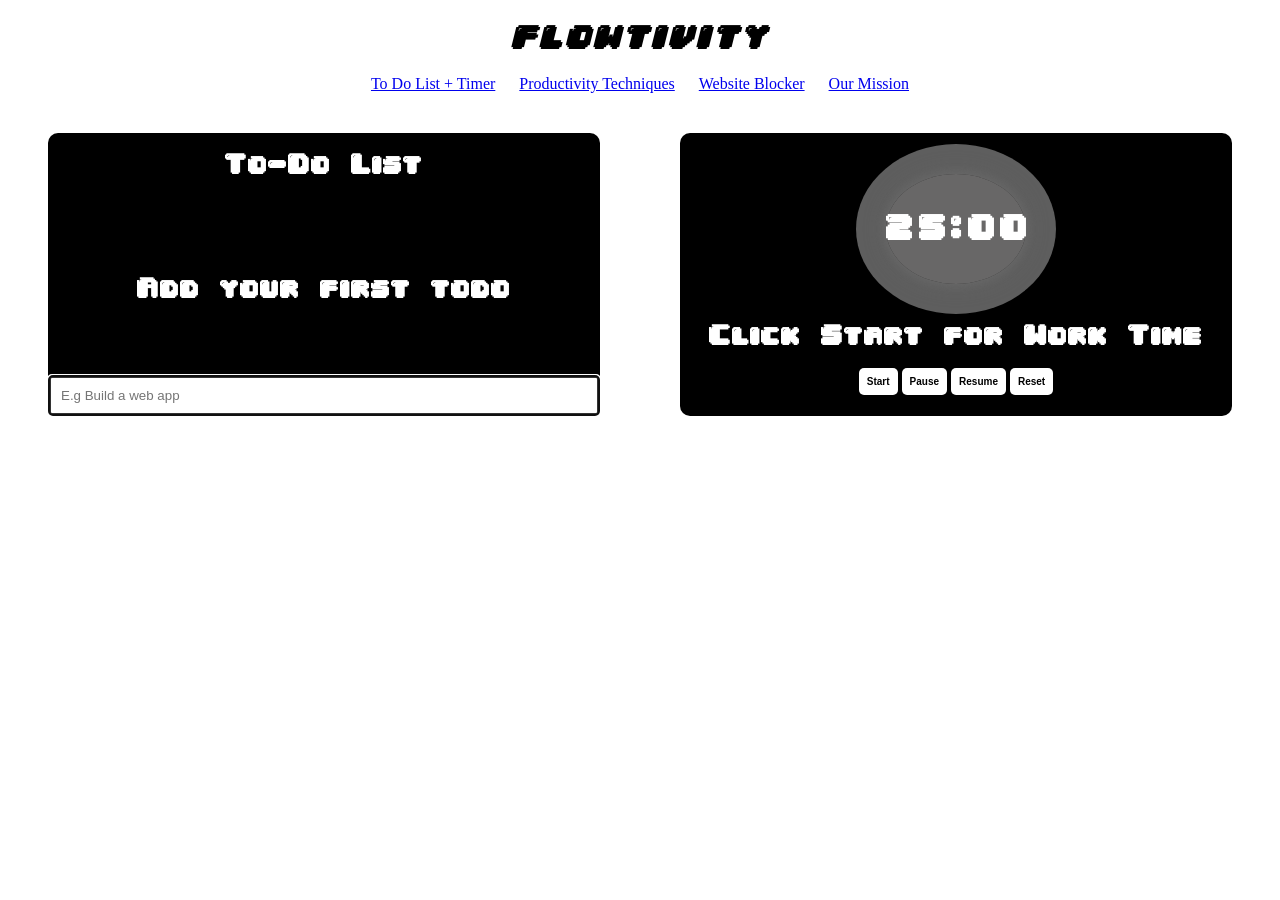
==== flowtivity-main/index.html @ 884cd25a "update timer" ====
<!DOCTYPE html>
<html lang="en">
<head>
    <link rel="stylesheet" href="style.css">
    <meta charset="UTF-8">
    <meta name="viewport" content="width=device-width, initial-scale=1.0">
    <title>flowtivity</title>
    
</head>
<body>
    <script src="fiddle.js"></script>
    <!--temporary title-->
    <h1 id="title"> flowtivity </h1>

    <!--navigation bar-->
    <nav >
        <ul class="nav">
            <li><a href="index.html">To Do List + Timer</a></li>
            <li><a href="techinques.asp">Productivity Techniques</a></li>
            <li><a href="blocker.asp">Website Blocker</a></li>
            <li><a href="mission.asp">Our Mission</a></li>
        </ul>
    </nav>
<div class="container">
  
    <div class="float-child-element " id="todo">
        <h2>To-Do List</h2>
        <ul class="todo-list js-todo-list"></ul>
        <!--empty state-->
        <div class="empty-state">
            <svg class="checklist-icon"><use href="#checklist-icon"></use></svg>
            <h2 class="empty-state__title">Add your first todo</h2>
            <p class="empty-state__description">What do you want to get done today?</p>
            <form class="js-form">

                <input autofocus type="text" aria-label="Enter a new todo item" placeholder="E.g Build a web app" class="js-todo-input" >
               
    
            </form>

        </div>
    </div>
    
      
    
    <div class=" float-child-element container1">
        <div class="timer">25:00</div>
            <h2 class="t1mertitle">Click Start for Work Time</h2>
            <div class="buttons">
            <button class="startBtn" style="--clr:#ffffff">Start</button> 
            <button class="pauseBtn" style="--clr:#ffffff">Pause</button>
            <button class="resumeBtn" style="--clr:#ffffff">Resume</button>
            <button class="resetBtn" style="--clr:#ffffff">Reset</button>
        </div>

        
    </div>
   
</div>
<svg>
    <defs>
      <symbol id="checklist-icon" viewBox="-52 0 512 512"><path d="m217.140625 47.226562c0 7.1875-5.832031 13.015626-13.019531 13.015626-7.191406 0-13.019532-5.828126-13.019532-13.015626 0-7.191406 5.828126-13.019531 13.019532-13.019531 7.1875 0 13.019531 5.828125 13.019531 13.019531zm0 0"/><path d="m140.917969 98.820312c4.144531 0 7.5-3.355468 7.5-7.5v-11.4375c0-4.140624-3.355469-7.5-7.5-7.5-4.140625 0-7.5 3.359376-7.5 7.5v11.4375c0 4.144532 3.359375 7.5 7.5 7.5zm0 0"/><path d="m267.320312 98.820312c4.144532 0 7.5-3.355468 7.5-7.5v-11.4375c0-4.140624-3.355468-7.5-7.5-7.5-4.140624 0-7.5 3.359376-7.5 7.5v11.4375c0 4.144532 3.359376 7.5 7.5 7.5zm0 0"/><path d="m204.121094 104.925781c8.242187 0 15.984375-3.449219 21.246094-9.464843 2.726562-3.117188 2.40625-7.855469-.710938-10.582032-3.121094-2.726562-7.855469-2.410156-10.582031.710938-2.410157 2.753906-6.039063 4.335937-9.953125 4.335937-3.917969 0-7.542969-1.582031-9.953125-4.335937-2.726563-3.121094-7.464844-3.4375-10.582031-.710938-3.121094 2.726563-3.4375 7.464844-.710938 10.582032 5.257812 6.015624 13 9.464843 21.246094 9.464843zm0 0"/><path d="m162.492188 184.390625c-1.308594-3.929687-5.558594-6.054687-9.484376-4.742187-21.402343 7.132812-37.015624 17.507812-46.878906 25.582031v-9.789063c0-4.140625-3.359375-7.5-7.5-7.5s-7.5 3.359375-7.5 7.5v12.710938c0 11.421875 13.816406 17.8125 22.5 10.359375 8.640625-7.410157 23.304688-17.695313 44.121094-24.636719 3.929688-1.308594 6.054688-5.554688 4.742188-9.484375zm0 0"/><path d="m211.460938 208.035156h98.148437c4.144531 0 7.5-3.359375 7.5-7.5s-3.355469-7.5-7.5-7.5h-98.148437c-4.140626 0-7.5 3.359375-7.5 7.5s3.359374 7.5 7.5 7.5zm0 0"/><path d="m162.492188 245.972656c-1.308594-3.929687-5.558594-6.054687-9.484376-4.746094-21.402343 7.136719-37.015624 17.511719-46.878906 25.585938v-9.789062c0-4.144532-3.359375-7.5-7.5-7.5s-7.5 3.355468-7.5 7.5v12.710937c0 11.40625 13.8125 17.808594 22.5 10.359375 8.640625-7.410156 23.304688-17.699219 44.121094-24.636719 3.929688-1.308593 6.054688-5.554687 4.742188-9.484375zm0 0"/><path d="m211.460938 269.617188h98.148437c4.144531 0 7.5-3.359376 7.5-7.5 0-4.144532-3.355469-7.5-7.5-7.5h-98.148437c-4.140626 0-7.5 3.355468-7.5 7.5 0 4.140624 3.359374 7.5 7.5 7.5zm0 0"/><path d="m162.492188 307.554688c-1.308594-3.929688-5.558594-6.054688-9.484376-4.746094-21.402343 7.136718-37.015624 17.511718-46.878906 25.585937v-9.789062c0-4.144531-3.359375-7.5-7.5-7.5s-7.5 3.355469-7.5 7.5v12.710937c0 11.402344 13.8125 17.808594 22.5 10.359375 8.640625-7.410156 23.308594-17.699219 44.121094-24.636719 3.929688-1.308593 6.054688-5.554687 4.742188-9.484374zm0 0"/><path d="m211.460938 331.199219h98.148437c4.144531 0 7.5-3.359375 7.5-7.5 0-4.144531-3.355469-7.5-7.5-7.5h-98.148437c-4.140626 0-7.5 3.355469-7.5 7.5 0 4.140625 3.359374 7.5 7.5 7.5zm0 0"/><path d="m98.628906 372.6875c-4.140625 0-7.5 3.359375-7.5 7.5v12.710938c0 11.402343 13.808594 17.820312 22.5 10.359374 8.640625-7.410156 23.308594-17.699218 44.121094-24.636718 3.929688-1.308594 6.054688-5.558594 4.746094-9.484375-1.3125-3.933594-5.558594-6.054688-9.488282-4.746094-21.398437 7.132813-37.015624 17.511719-46.878906 25.582031v-9.789062c0-4.140625-3.359375-7.496094-7.5-7.496094zm0 0"/><path d="m211.460938 392.777344h98.148437c4.144531 0 7.5-3.355469 7.5-7.5 0-4.140625-3.355469-7.5-7.5-7.5h-98.148437c-4.140626 0-7.5 3.359375-7.5 7.5 0 4.144531 3.359374 7.5 7.5 7.5zm0 0"/><path d="m369.109375 67.765625h-51.667969v-1.007813c0-13.617187-11.078125-24.695312-24.695312-24.695312h-41.683594c-2.578125-23.621094-22.648438-42.0625-46.941406-42.0625-24.296875 0-44.363282 18.441406-46.945313 42.0625h-41.679687c-13.617188 0-24.695313 11.078125-24.695313 24.695312v1.007813h-51.671875c-21.574218 0-39.128906 17.554687-39.128906 39.128906v48.898438c0 4.140625 3.359375 7.5 7.5 7.5s7.5-3.359375 7.5-7.5v-48.898438c0-13.304687 10.824219-24.128906 24.128906-24.128906h51.671875v18.847656h-43.507812c-4.144531 0-7.5 3.359375-7.5 7.5v345.066407c0 4.140624 3.355469 7.5 7.5 7.5h234.792969c4.144531 0 7.5-3.359376 7.5-7.5 0-4.144532-3.355469-7.5-7.5-7.5h-227.292969v-330.066407h36.472656c.003906.019531.011719.039063.015625.058594.007812.039063.011719.078125.019531.113281 2.320313 11.316406 12.648438 19.726563 24.195313 19.726563h177.25c11.441406 0 21.882812-8.457031 24.191406-19.726563.007812-.035156.015625-.074218.023438-.113281.003906-.019531.007812-.035156.011718-.058594h36.476563v330.066407h-41.359375c-4.144532 0-7.5 3.355468-7.5 7.5 0 4.140624 3.355468 7.5 7.5 7.5h48.859375c4.140625 0 7.5-3.359376 7.5-7.5v-345.066407c0-4.140625-3.359375-7.5-7.5-7.5h-43.507813v-18.847656h51.671875c13.304688 0 24.128907 10.824219 24.128907 24.128906v365.976563c0 13.304687-10.824219 24.128906-24.128907 24.128906h-329.984375c-13.304687 0-24.128906-10.824219-24.128906-24.128906v-287.082032c0-4.140624-3.359375-7.5-7.5-7.5s-7.5 3.359376-7.5 7.5v287.082032c0 21.574218 17.554688 39.128906 39.128906 39.128906h329.980469c21.578125 0 39.128906-17.554688 39.128906-39.128906v-365.976563c.003907-21.574219-17.550781-39.128906-39.128906-39.128906zm-263.308594-1.007813c0-5.347656 4.347657-9.695312 9.695313-9.695312h48.972656c5.792969 0 7.425781-5.015625 7.425781-9.839844 0-17.765625 14.457031-32.222656 32.226563-32.222656 17.765625 0 32.222656 14.453125 32.222656 32.222656 0 4.8125 1.691406 9.839844 7.425781 9.839844h48.976563c5.347656 0 9.695312 4.347656 9.695312 9.695312v42.355469c0 1.875.128906 3.769531-.4375 5.582031-1.226562 3.945313-4.914062 6.816407-9.257812 6.816407h-177.25c-4.34375 0-8.03125-2.871094-9.261719-6.816407-.558594-1.796874-.433594-3.71875-.433594-5.582031zm0 0"/></symbol>
      
      <symbol id="delete-icon" viewBox="0 0 448 448"><path d="m224 0c-123.710938 0-224 100.289062-224 224s100.289062 224 224 224 224-100.289062 224-224c-.132812-123.65625-100.34375-223.867188-224-224zm124.449219 325.824219c4.15625 4.015625 5.828125 9.964843 4.363281 15.558593s-5.835938 9.964844-11.429688 11.429688-11.542968-.207031-15.558593-4.363281l-101.824219-101.824219-101.824219 101.824219c-6.277343 6.0625-16.257812 5.976562-22.429687-.195313s-6.257813-16.152344-.195313-22.429687l101.824219-101.824219-101.824219-101.824219c-4.15625-4.015625-5.828125-9.964843-4.363281-15.558593s5.835938-9.964844 11.429688-11.429688 11.542968.207031 15.558593 4.363281l101.824219 101.824219 101.824219-101.824219c6.277343-6.0625 16.257812-5.976562 22.429687.195313s6.257813 16.152344.195313 22.429687l-101.824219 101.824219zm0 0" fill="#D80027"/></symbol>
    </defs>
</svg>
</body>

</html>
---- flowtivity-main/style.css ----
@font-face {
    font-family: 'Pixel';
    src: 
        url('04b_30__-webfont.woff')
        format('woff');
}

h1 {
    font-family: 'Pixel';
    color: black;
    letter-spacing: 2px;
    font-style: italic;
}

#title {
    text-align: center;
}

ul.nav {
    list-style-type: none;
    margin: 0;
    padding: 0;
}

li {
    display: inline;
    padding: 10px;
}

nav {
    text-align: center;
}


h2 {
    font-family: Pixel;
    color: white;
}

.container {
    display: grid;
    grid-template-columns: 1fr 1fr;
    
}

.float-child-element {  
  margin: 40px;
  border-radius: 10px;
  background: rgb(0, 0, 0);
  

  
}



#todo {
   text-align: center;
  
   
 
}

#timer {
    text-align: center;

}

.list {
    display: inline-block;
}
  

svg {
    width: 40px;
    height: 40px;
}
.todo-item {
    margin-bottom: 10px;
    width: 100%;
    display: flex;
    align-items: center;
    justify-content: space-between;
    color: white;
  }
  
  .todo-item span {
    flex-grow: 1;
    margin-left: 10px;
    margin-right: 10px;
    font-size: 22px;
  }
  
  .done span {
    text-decoration: line-through;
  }
  
  input[type="checkbox"] {
    display: none;
  }
  
  .tick {
    width: 30px;
    height: 30px;
    border: 3px solid #333;
    border-radius: 50%;
    display: inline-flex;
    justify-content: center;
    align-items: center;
    cursor: pointer;
  }
  
  .tick::before {
    content: '✓';
    font-size: 20px;
    display: none;
    color: rgb(249, 249, 255);
  }
  
  .done .tick::before {
    display: inline;
  }
  
  .delete-todo {
    border: none;
    background-color: transparent;
    outline: none;
    cursor: pointer;
  }
  
  .delete-todo svg {
    width: 30px;
    height: 30px;
    pointer-events: none;
  }
  
  form {
    width: 100%;
    display: flex;
    justify-content: space-between;
  }
  
  input[type="text"] {
    width: 100%;
    padding: 10px;
    border-radius: 4px;
    border: 3px solid #333;
  }

  .empty-state {
    flex-direction: column;
    align-items: center;
    justify-content: center;
    display: none;
  }
  
  .checklist-icon {
    margin-bottom: 20px;
  }
  
  .empty-state__title, .empty-state__description {
    margin-bottom: 20px;
  }

  .todo-list:empty {
    display: none;
  }

  .todo-list:empty + .empty-state {
    display: flex;
  }
/*timer elements*/
.container1 {
  display: flex;
  flex-direction: column;
  justify-content: center;
  align-items: center;
  
}

.timer {
  font-size: 30px;
  font-family: pixel;
  padding-right: 30px;
  color: white;
  font-weight: 600;
  margin-bottom: 30px;
  letter-spacing: 4.5px;
  box-shadow:0px 0px 10px rgba(105, 105, 105, 0.9), 0px 0px 20px rgba(105, 105, 105, 0.9), 0px 0px 0px 30px rgba(105, 105, 105, 0.9);
  margin: 20px;
  background-color:  rgba(116, 115, 115, 0.9);
  width:  110px;
  height: 110px;
  border-radius: 50%;
  display: grid;
  place-items: center;
}

.buttons button{
  font-size: 10px;
  font-weight: 700;
  padding: 8px;
  border-radius: 5px;
  border: none;
  cursor: pointer;
  background-color: var(--clr);
  transition: transform 0.4s ease-in-out;
}

.buttons button:hover {
  transform: scale(1.1);
}
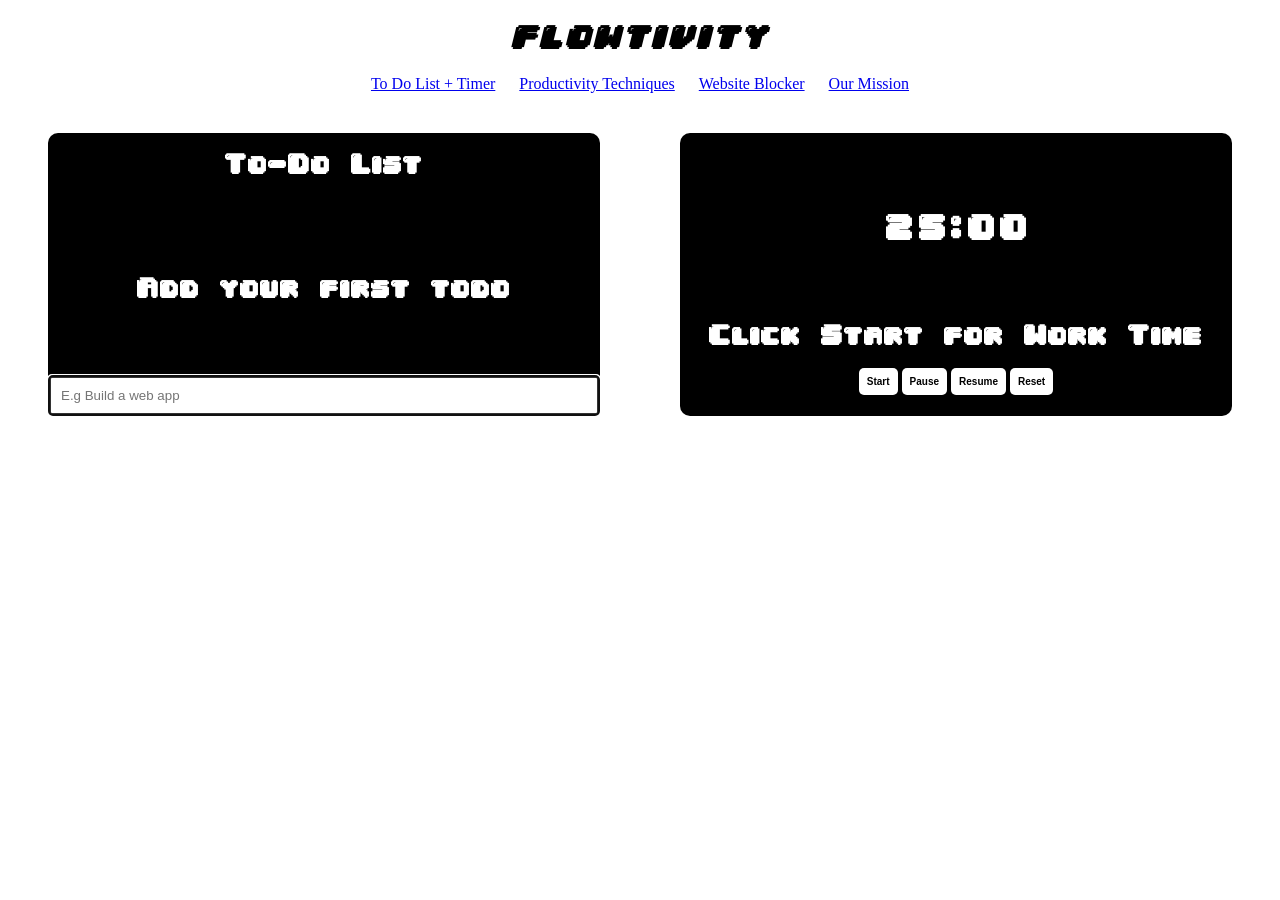
==== commit b56a55c2: "added file" ====
--- a/flowtivity-main/index.html
+++ b/flowtivity-main/index.html
@@ -16,9 +16,9 @@
     <nav >
         <ul class="nav">
             <li><a href="index.html">To Do List + Timer</a></li>
-            <li><a href="techinques.asp">Productivity Techniques</a></li>
-            <li><a href="blocker.asp">Website Blocker</a></li>
-            <li><a href="mission.asp">Our Mission</a></li>
+            <li><a href="techinque.html">Productivity Techniques</a></li>
+            <li><a href="blocker.html">Website Blocker</a></li>
+            <li><a href="mission.html">Our Mission</a></li>
         </ul>
     </nav>
 <div class="container">
@@ -47,10 +47,14 @@
         <div class="timer">25:00</div>
             <h2 class="t1mertitle">Click Start for Work Time</h2>
             <div class="buttons">
-            <button class="startBtn" style="--clr:#ffffff">Start</button> 
-            <button class="pauseBtn" style="--clr:#ffffff">Pause</button>
-            <button class="resumeBtn" style="--clr:#ffffff">Resume</button>
-            <button class="resetBtn" style="--clr:#ffffff">Reset</button>
+            <button class="startBtn">Start</button> 
+            <button class="pauseBtn">Pause</button>
+            <button class="resumeBtn">Resume</button>
+            <button class="resetBtn" >Reset</button>
+        </div>
+        <div class="pomoCountsDisplay">
+            <span class="count">0</span>
+            <p>Pomodoros Completed</p>
         </div>
 
         
--- a/flowtivity-main/style.css
+++ b/flowtivity-main/style.css
@@ -3,6 +3,10 @@
     src: 
         url('04b_30__-webfont.woff')
         format('woff');
+}
+
+:root {
+  --primary-color: #fff
 }
 
 h1 {
@@ -113,7 +117,7 @@
   .tick::before {
     content: '✓';
     font-size: 20px;
-    display: none;
+    display: nonjse;
     color: rgb(249, 249, 255);
   }
   
@@ -186,12 +190,10 @@
   font-weight: 600;
   margin-bottom: 30px;
   letter-spacing: 4.5px;
-  box-shadow:0px 0px 10px rgba(105, 105, 105, 0.9), 0px 0px 20px rgba(105, 105, 105, 0.9), 0px 0px 0px 30px rgba(105, 105, 105, 0.9);
-  margin: 20px;
-  background-color:  rgba(116, 115, 115, 0.9);
+ margin: 20px;
   width:  110px;
   height: 110px;
-  border-radius: 50%;
+  
   display: grid;
   place-items: center;
 }
@@ -203,11 +205,44 @@
   border-radius: 5px;
   border: none;
   cursor: pointer;
-  background-color: var(--clr);
+  background-color: var(--primary-color);
   transition: transform 0.4s ease-in-out;
+  
 }
 
 .buttons button:hover {
   transform: scale(1.1);
 }
 
+.pomoCountsDisplay {
+  display: none;
+  justify-content: center;
+  align-items: center;
+  flex-direction: column;
+  margin-top: 30px;
+  animation: swipe-up 1s ease-in;
+}
+
+.pomoCountsDisplay span {
+  font-size: 50px;
+  font-weight: 700;
+  color: #fff;
+}
+
+.pomoCountsDisplay p {
+  font-size: 10px;
+  font-weight: 600;
+  color: white;
+}
+
+@keyframes swipe-up {
+  0% {
+    opacity: 0;
+    transform: translateY(50%);
+  }
+  100% {
+    opacity: 1;
+    transform: translateY(0);
+  }
+}
+
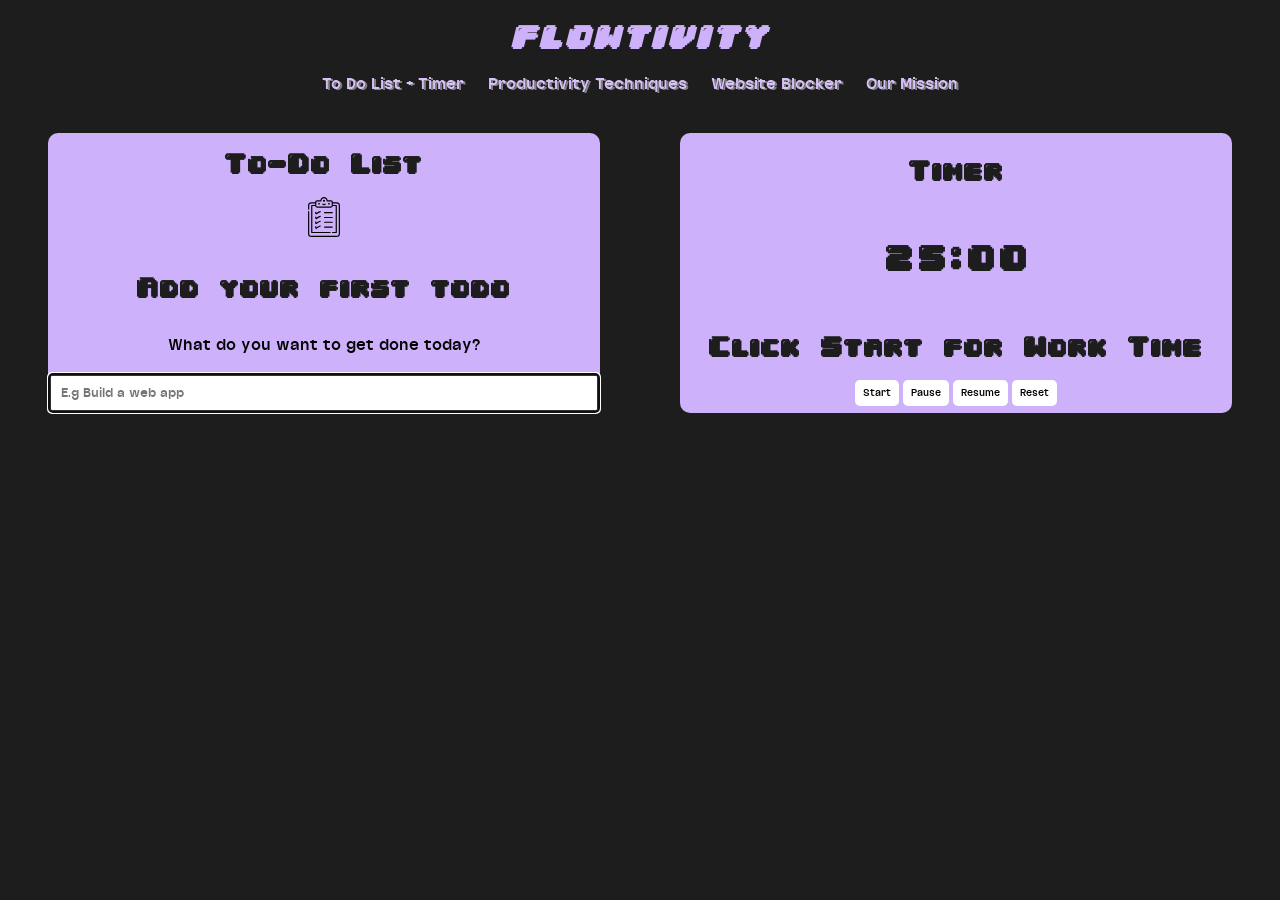
==== commit 5e24d3ab: "minimal design changes" ====
--- a/flowtivity-main/index.html
+++ b/flowtivity-main/index.html
@@ -16,7 +16,7 @@
     <nav >
         <ul class="nav">
             <li><a href="index.html">To Do List + Timer</a></li>
-            <li><a href="techinque.html">Productivity Techniques</a></li>
+            <li><a href="technique.html">Productivity Techniques</a></li>
             <li><a href="blocker.html">Website Blocker</a></li>
             <li><a href="mission.html">Our Mission</a></li>
         </ul>
@@ -44,6 +44,7 @@
       
     
     <div class=" float-child-element container1">
+        <h2>Timer</h2>
         <div class="timer">25:00</div>
             <h2 class="t1mertitle">Click Start for Work Time</h2>
             <div class="buttons">
--- a/flowtivity-main/style.css
+++ b/flowtivity-main/style.css
@@ -5,19 +5,34 @@
         format('woff');
 }
 
+@font-face {
+  font-family: 'minimal';
+  src: 
+      url('outrequebold-webfont.woff')
+      format('woff');
+}
+
 :root {
   --primary-color: #fff
 }
 
+body {
+  background-color: #1d1d1d;
+}
+
 h1 {
     font-family: 'Pixel';
-    color: black;
+    color: #CEB1FB;
     letter-spacing: 2px;
     font-style: italic;
 }
 
 #title {
     text-align: center;
+}
+
+p {
+  font-family: 'minimal';
 }
 
 ul.nav {
@@ -29,6 +44,15 @@
 li {
     display: inline;
     padding: 10px;
+    
+}
+
+a {
+  font-family: 'minimal';
+  color: #d8c1fa;
+  text-decoration: none;
+  text-shadow: 2px 1px gray;
+
 }
 
 nav {
@@ -38,7 +62,7 @@
 
 h2 {
     font-family: Pixel;
-    color: white;
+    color: #1D1D1D;
 }
 
 .container {
@@ -50,7 +74,7 @@
 .float-child-element {  
   margin: 40px;
   border-radius: 10px;
-  background: rgb(0, 0, 0);
+  background: #CEB1FB;
   
 
   
@@ -86,6 +110,7 @@
     align-items: center;
     justify-content: space-between;
     color: white;
+    font-family: 'minimal';
   }
   
   .todo-item span {
@@ -149,6 +174,7 @@
     padding: 10px;
     border-radius: 4px;
     border: 3px solid #333;
+    font-family: 'minimal';
   }
 
   .empty-state {
@@ -186,11 +212,10 @@
   font-size: 30px;
   font-family: pixel;
   padding-right: 30px;
-  color: white;
+  color: #1D1D1D;
   font-weight: 600;
-  margin-bottom: 30px;
   letter-spacing: 4.5px;
- margin: 20px;
+  margin: 1px;
   width:  110px;
   height: 110px;
   
@@ -200,14 +225,14 @@
 
 .buttons button{
   font-size: 10px;
-  font-weight: 700;
+  font-weight: 800;
   padding: 8px;
   border-radius: 5px;
   border: none;
   cursor: pointer;
   background-color: var(--primary-color);
   transition: transform 0.4s ease-in-out;
-  
+  font-family: 'minimal';
 }
 
 .buttons button:hover {
@@ -246,3 +271,46 @@
   }
 }
 
+/*technique css*/
+
+.technique h2 {
+  color: #CEB1FB;
+}
+
+.technique li {
+  list-style-type: disc;
+  display: block;
+  color: white;
+  font-family: 'minimal';
+}
+
+.technique p {
+  color: #d8c1fa;
+}
+
+#websiteInput {
+  margin-bottom: 20px;
+  padding: 10px;
+  font-size: 16px;
+}
+
+#toggleButton {
+  padding: 10px 20px;
+  font-size: 16px;
+  cursor: pointer;
+}
+
+.mission {
+  color: #CEB1FB;
+}
+
+.techniquenote {
+  color: white;
+  text-align: center;
+}
+
+em {
+  font-family: 'minimal';
+  color: white;
+}
+
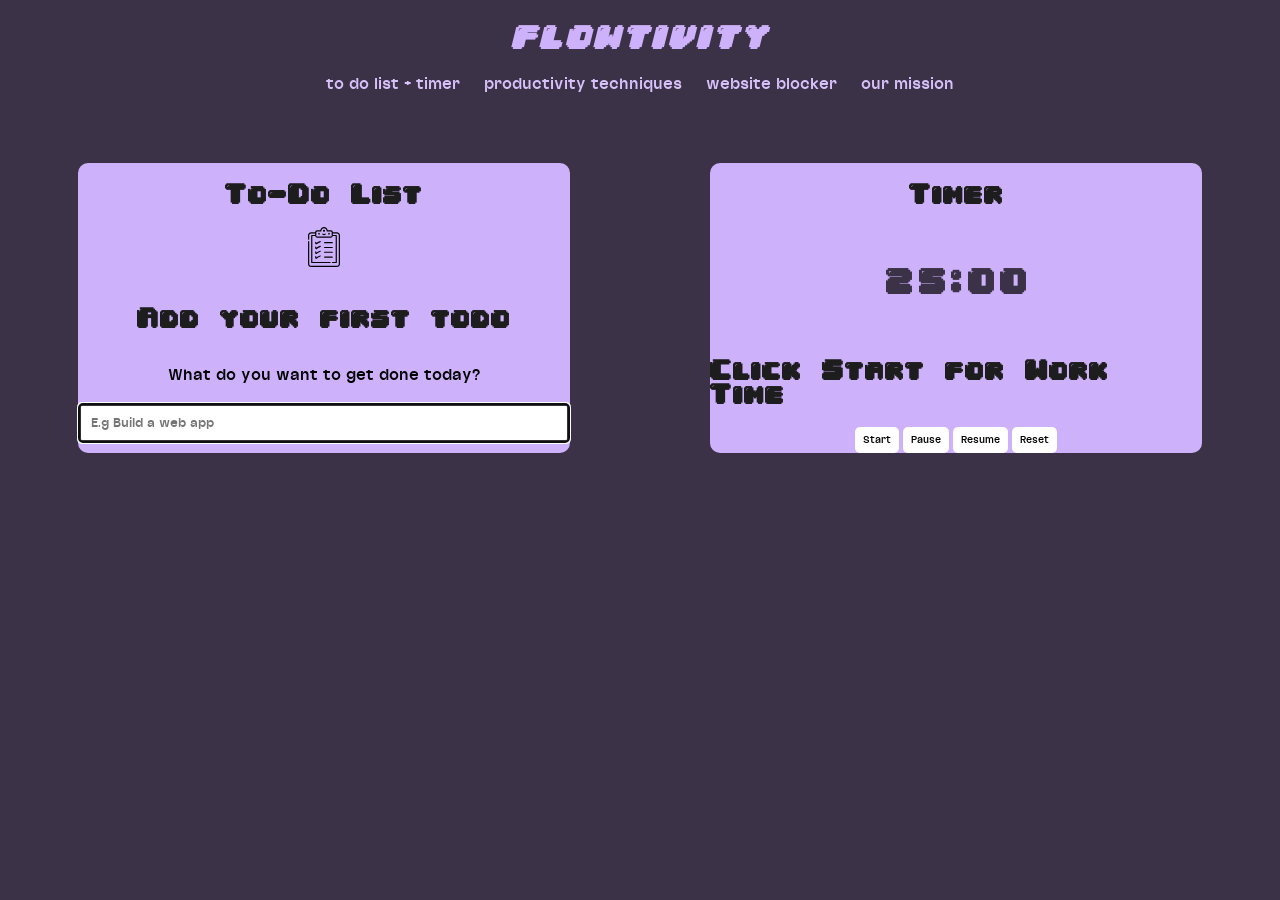
==== commit d23cd69e: "css changes" ====
--- a/flowtivity-main/index.html
+++ b/flowtivity-main/index.html
@@ -15,10 +15,10 @@
     <!--navigation bar-->
     <nav >
         <ul class="nav">
-            <li><a href="index.html">To Do List + Timer</a></li>
-            <li><a href="technique.html">Productivity Techniques</a></li>
-            <li><a href="blocker.html">Website Blocker</a></li>
-            <li><a href="mission.html">Our Mission</a></li>
+            <li><a href="index.html">to do list + timer</a></li>
+            <li><a href="technique.html">productivity techniques</a></li>
+            <li><a href="blocker.html">website blocker</a></li>
+            <li><a href="mission.html">our mission</a></li>
         </ul>
     </nav>
 <div class="container">
--- a/flowtivity-main/style.css
+++ b/flowtivity-main/style.css
@@ -17,7 +17,7 @@
 }
 
 body {
-  background-color: #1d1d1d;
+  background-color: #3b3247;
 }
 
 h1 {
@@ -51,7 +51,7 @@
   font-family: 'minimal';
   color: #d8c1fa;
   text-decoration: none;
-  text-shadow: 2px 1px gray;
+  
 
 }
 
@@ -64,6 +64,8 @@
     font-family: Pixel;
     color: #1D1D1D;
 }
+
+
 
 .container {
     display: grid;
@@ -72,7 +74,7 @@
 }
 
 .float-child-element {  
-  margin: 40px;
+  margin: 70px;
   border-radius: 10px;
   background: #CEB1FB;
   
@@ -212,7 +214,7 @@
   font-size: 30px;
   font-family: pixel;
   padding-right: 30px;
-  color: #1D1D1D;
+  color: #3b3247;
   font-weight: 600;
   letter-spacing: 4.5px;
   margin: 1px;
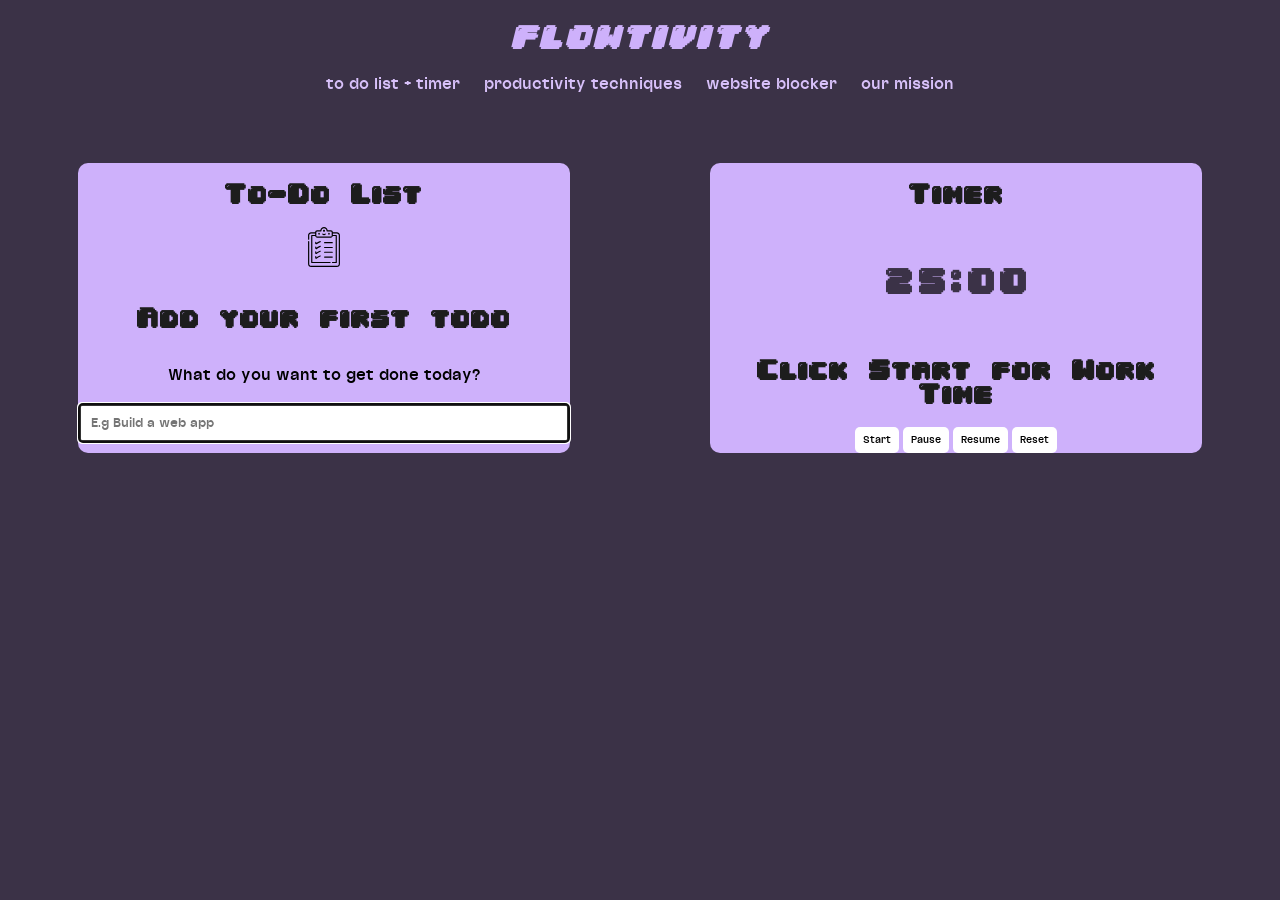
==== commit 3361b036: "FIXED TODOLIST" ====
--- a/flowtivity-main/index.html
+++ b/flowtivity-main/index.html
@@ -31,18 +31,15 @@
             <svg class="checklist-icon"><use href="#checklist-icon"></use></svg>
             <h2 class="empty-state__title">Add your first todo</h2>
             <p class="empty-state__description">What do you want to get done today?</p>
-            <form class="js-form">
-
-                <input autofocus type="text" aria-label="Enter a new todo item" placeholder="E.g Build a web app" class="js-todo-input" >
-               
-    
-            </form>
 
         </div>
+       <form class="js-form">
+
+            <input autofocus type="text" aria-label="Enter a new todo item" placeholder="E.g Build a web app" class="js-todo-input" >
+           
+
+        </form>
     </div>
-    
-      
-    
     <div class=" float-child-element container1">
         <h2>Timer</h2>
         <div class="timer">25:00</div>
--- a/flowtivity-main/style.css
+++ b/flowtivity-main/style.css
@@ -65,6 +65,13 @@
     color: #1D1D1D;
 }
 
+.t1mertitle {
+  text-align: center;
+}
+
+.blocked {
+  color:#d8c1fa
+}
 
 
 .container {
@@ -97,7 +104,7 @@
 }
 
 .list {
-    display: inline-block;
+  display: inline-block;
 }
   
 
@@ -109,7 +116,7 @@
     margin-bottom: 10px;
     width: 100%;
     display: flex;
-    align-items: center;
+    align-items: left;
     justify-content: space-between;
     color: white;
     font-family: 'minimal';
@@ -117,7 +124,7 @@
   
   .todo-item span {
     flex-grow: 1;
-    margin-left: 10px;
+    margin-left: 1px;
     margin-right: 10px;
     font-size: 22px;
   }
@@ -144,7 +151,7 @@
   .tick::before {
     content: '✓';
     font-size: 20px;
-    display: nonjse;
+    display: none;
     color: rgb(249, 249, 255);
   }
   
@@ -248,18 +255,19 @@
   flex-direction: column;
   margin-top: 30px;
   animation: swipe-up 1s ease-in;
+  
 }
 
 .pomoCountsDisplay span {
   font-size: 50px;
   font-weight: 700;
-  color: #fff;
+  color: #3b3247
 }
 
 .pomoCountsDisplay p {
   font-size: 10px;
   font-weight: 600;
-  color: white;
+  color: #3b3247
 }
 
 @keyframes swipe-up {
@@ -286,8 +294,15 @@
   font-family: 'minimal';
 }
 
+.technique {
+  display: grid;
+  grid-template-columns: 1fr 2fr;
+  text-align: center;
+}
+
 .technique p {
   color: #d8c1fa;
+  width: 50%;
 }
 
 #websiteInput {
@@ -306,6 +321,10 @@
   color: #CEB1FB;
 }
 
+.mission p {
+  color: #d8c1fa
+}
+
 .techniquenote {
   color: white;
   text-align: center;
@@ -316,3 +335,6 @@
   color: white;
 }
 
+.blocked h2 {
+  color: #CEB1FB
+}
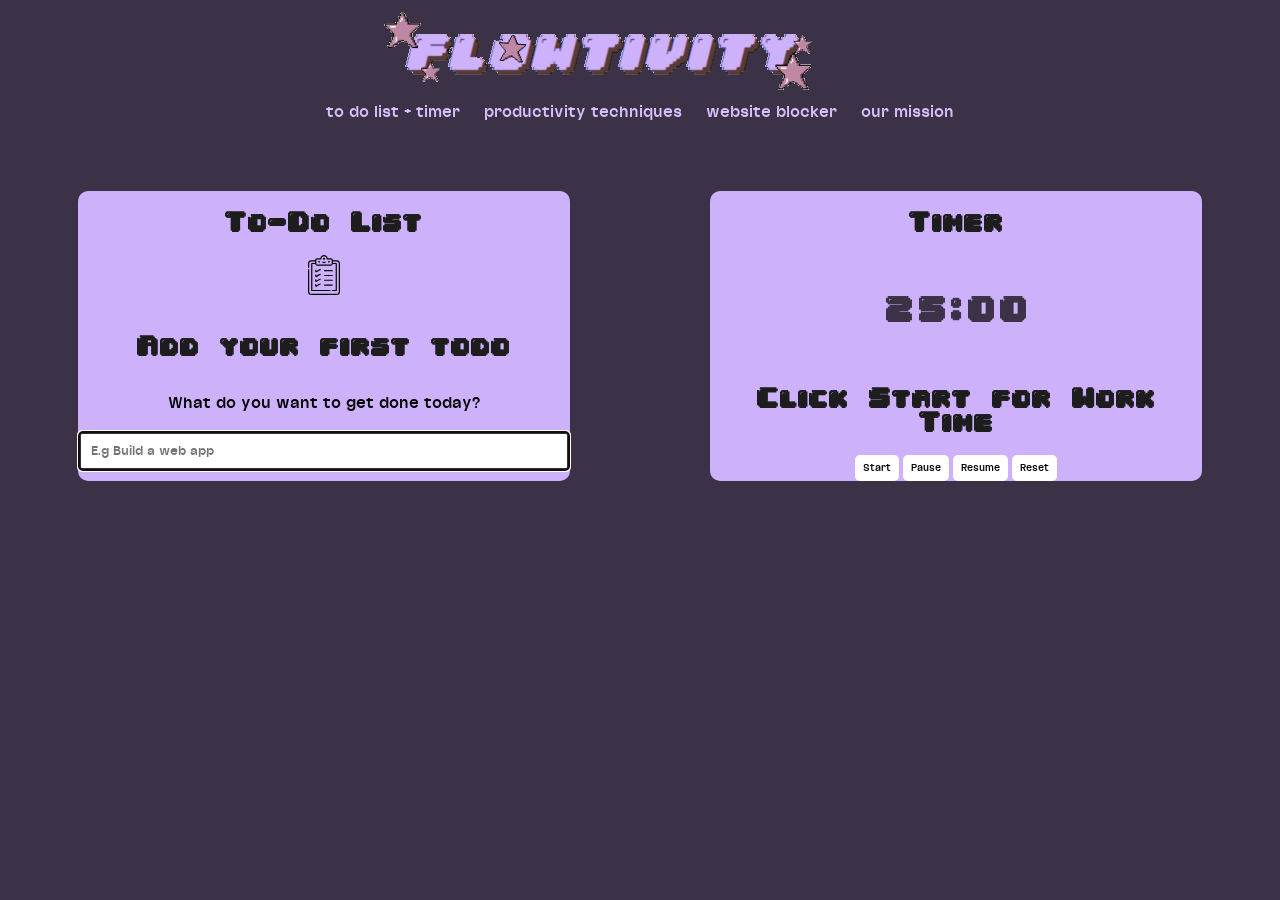
==== commit ce54fd4d: "final title" ====
--- a/flowtivity-main/index.html
+++ b/flowtivity-main/index.html
@@ -9,9 +9,7 @@
 </head>
 <body>
     <script src="fiddle.js"></script>
-    <!--temporary title-->
-    <h1 id="title"> flowtivity </h1>
-
+    <img id="title"src="icon.png" alt="flowtivity">
     <!--navigation bar-->
     <nav >
         <ul class="nav">
--- a/flowtivity-main/style.css
+++ b/flowtivity-main/style.css
@@ -27,9 +27,12 @@
     font-style: italic;
 }
 
+
 #title {
-    text-align: center;
-}
+  padding-left: 350px ;
+}
+
+
 
 p {
   font-family: 'minimal';
